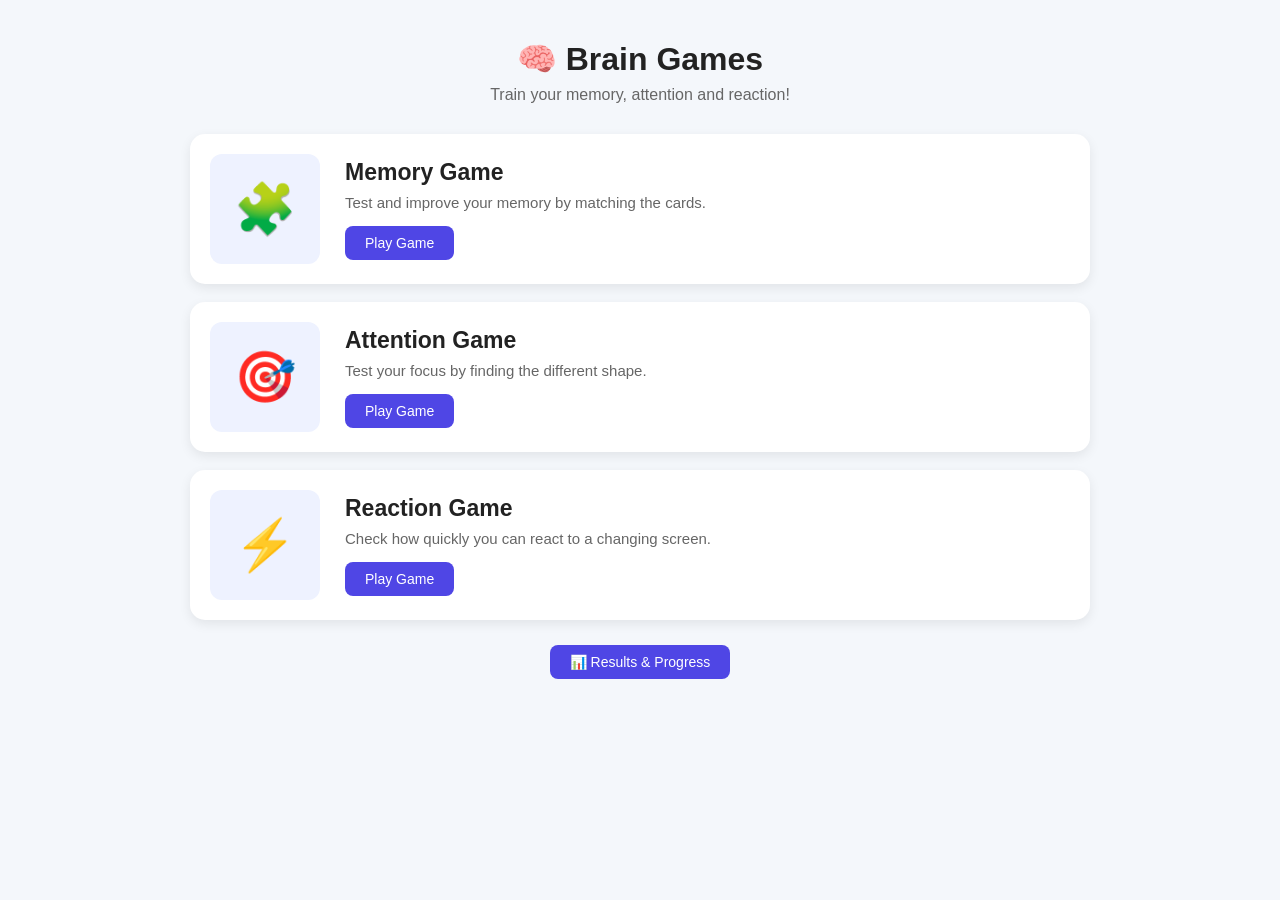
==== index.html @ 6e5af1f1 "Add files via upload" ====
<!DOCTYPE html>
<html lang="en">
<head>
    <meta charset="UTF-8">
    <meta name="viewport" content="width=device-width, initial-scale=1.0">
    <title>Brain Games</title>
    <link rel="stylesheet" href="style.css">
</head>

<body>

    <div class="container">

        <h1>🧠 Brain Games</h1>

        <p class="subtitle">
            Train your memory, attention and reaction!
        </p>

        <div class="games">

            <!-- MEMORY GAME -->
            <div class="game-card">

                <div class="game-icon">
                    🧩
                </div>

                <div class="game-info">

                    <h2>Memory Game</h2>

                    <p>
                        Test and improve your memory by matching the cards.
                    </p>

                    <a href="memory.html" class="play-btn">
                        Play Game
                    </a>

                </div>

            </div>


            <!-- ATTENTION GAME -->
            <div class="game-card">

                <div class="game-icon">
                    🎯
                </div>

                <div class="game-info">

                    <h2>Attention Game</h2>

                    <p>
                        Test your focus by finding the different shape.
                    </p>

                    <a href="attention.html" class="play-btn">
                        Play Game
                    </a>

                </div>

            </div>


            <!-- REACTION GAME -->
            <div class="game-card">

                <div class="game-icon">
                    ⚡
                </div>

                <div class="game-info">

                    <h2>Reaction Game</h2>

                    <p>
                        Check how quickly you can react to a changing screen.
                    </p>

                    <a href="reaction.html" class="play-btn">
                        Play Game
                    </a>

                </div>

            </div>

        </div>


        <!-- RESULTS & PROGRESS -->

        <div class="game-buttons">

            <a href="results.html" class="play-btn">
                📊 Results & Progress
            </a>

        </div>

    </div>

</body>
</html>
---- style.css ----
/* =========================================
   BRAIN GAMES - COMPLETE STYLE
   ========================================= */

* {
    margin: 0;
    padding: 0;
    box-sizing: border-box;
}

body {
    font-family: Arial, sans-serif;
    background: #f4f7fb;
    color: #222;
}

.container {
    width: 90%;
    max-width: 900px;
    margin: 40px auto;
}

/* =========================================
   HOME PAGE
   ========================================= */

h1 {
    text-align: center;
    font-size: 32px;
    margin-bottom: 8px;
}

.subtitle {
    text-align: center;
    color: #666;
    margin-bottom: 30px;
    font-size: 16px;
}

.games {
    display: flex;
    flex-direction: column;
    gap: 18px;
}

.game-card {
    width: 100%;
    min-height: 150px;
    background: white;
    border-radius: 15px;
    padding: 20px;
    display: flex;
    flex-direction: row;
    align-items: center;
    gap: 25px;
    box-shadow: 0 4px 12px rgba(0, 0, 0, 0.08);
}

.game-icon {
    width: 110px;
    height: 110px;
    min-width: 110px;
    border-radius: 12px;
    background: #eef2ff;
    display: flex;
    justify-content: center;
    align-items: center;
    font-size: 50px;
}

.game-info {
    flex: 1;
}

.game-info h2 {
    font-size: 23px;
    margin-bottom: 8px;
}

.game-info p {
    color: #666;
    font-size: 15px;
    margin-bottom: 15px;
}

.play-btn {
    display: inline-block;
    padding: 9px 20px;
    background: #4f46e5;
    color: white;
    text-decoration: none;
    border-radius: 8px;
    font-size: 14px;
    cursor: pointer;
}

.play-btn:hover {
    background: #3730a3;
}

/* =========================================
   COMMON GAME BUTTONS
   ========================================= */

.start-btn,
.back-btn {
    padding: 12px 28px;
    font-size: 16px;
    min-width: 130px;
    border-radius: 10px;
    cursor: pointer;
}

.start-btn {
    border: none;
    background: #4f46e5;
    color: white;
}

.start-btn:hover {
    background: #3730a3;
}

.start-btn:disabled {
    opacity: 0.6;
    cursor: not-allowed;
}

.back-btn {
    display: inline-block;
    background: #ddd;
    color: #222;
    text-decoration: none;
    text-align: center;
}

.back-btn:hover {
    background: #ccc;
}

/* =========================================
   GAME BUTTON AREA
   ========================================= */

.game-buttons {
    display: flex;
    justify-content: center;
    align-items: center;
    gap: 20px;
    margin-top: 25px;
    flex-wrap: wrap;
}

/* =========================================
   MEMORY GAME
   ========================================= */

.memory-info {
    display: flex;
    justify-content: center;
    gap: 60px;
    margin: 20px 0;
    font-size: 20px;
}

.memory-board {
    display: grid;
    grid-template-columns: repeat(4, 1fr);
    gap: 18px;
    width: 100%;
    max-width: 800px;
    margin: 25px auto;
}

.card {
    width: 100%;
    height: 150px;
    background: white;
    border: 2px solid #ddd;
    border-radius: 14px;
    cursor: pointer;
    font-size: 40px;
    font-weight: bold;
    color: #222;
    display: flex;
    justify-content: center;
    align-items: center;
    transition: transform 0.2s, background 0.2s;
}

.card:hover {
    transform: scale(1.03);
}

.card.flipped {
    background: #eef2ff;
}

.card.matched {
    background: #e8f5e9;
    border-color: #4caf50;
    cursor: default;
}

.win-message {
    display: none;
    text-align: center;
    background: white;
    padding: 25px;
    margin: 25px auto;
    max-width: 500px;
    border-radius: 15px;
    box-shadow: 0 4px 12px rgba(0, 0, 0, 0.08);
}

.win-message h2 {
    margin-bottom: 10px;
}

.win-message p {
    margin-top: 8px;
}

/* =========================================
   ATTENTION GAME
   ========================================= */

.attention-board {
    display: grid;
    grid-template-columns: repeat(4, 1fr);
    gap: 15px;
    width: 100%;
    max-width: 650px;
    margin: 25px auto;
}

.attention-shape {
    height: 100px;
    background: white;
    border: 2px solid #ddd;
    border-radius: 15px;
    font-size: 40px;
    cursor: pointer;
    transition: transform 0.15s, background 0.15s;
}

.attention-shape:hover {
    transform: scale(1.04);
    background: #f5f7ff;
}

.attention-shape:active {
    transform: scale(0.97);
}

.game-over {
    grid-column: 1 / -1;
    text-align: center;
    background: white;
    padding: 30px;
    border-radius: 15px;
    font-size: 20px;
    box-shadow: 0 4px 12px rgba(0, 0, 0, 0.08);
}

.game-over p {
    margin-top: 10px;
}

/* =========================================
   REACTION GAME
   ========================================= */

.reaction-box {
    width: 100%;
    max-width: 850px;
    height: 400px;
    margin: 30px auto;
    background: #eeeeee;
    border-radius: 25px;
    display: flex;
    justify-content: center;
    align-items: center;
    cursor: pointer;
    user-select: none;
    transition: transform 0.15s;
}

.reaction-box:hover {
    transform: scale(1.01);
}

.reaction-box span {
    font-size: 45px;
    font-weight: bold;
}

.reaction-box.ready {
    background: #4f46e5;
    color: white;
}

/* LARGE RESULT BOX */

.reaction-result {
    width: 100%;
    max-width: 700px;
    min-height: 90px;
    margin: 20px auto;
    padding: 25px;
    background: white;
    border: 2px solid #ddd;
    border-radius: 15px;
    display: flex;
    justify-content: center;
    align-items: center;
    text-align: center;
    font-size: 24px;
    font-weight: bold;
    box-shadow: 0 4px 12px rgba(0, 0, 0, 0.08);
}

/* =========================================
   RESULTS PAGE
   ========================================= */

.results {
    display: grid;
    grid-template-columns: repeat(3, 1fr);
    gap: 20px;
    margin: 30px auto;
    max-width: 850px;
}

.result-card {
    background: white;
    border-radius: 15px;
    padding: 25px 15px;
    text-align: center;
    box-shadow: 0 4px 12px rgba(0, 0, 0, 0.08);
}

.result-icon {
    font-size: 45px;
    margin-bottom: 12px;
}

.result-card h2 {
    font-size: 19px;
    margin-bottom: 10px;
}

.result-card p {
    color: #666;
    margin-bottom: 10px;
}

.result-card strong {
    font-size: 22px;
    display: block;
}

/* =========================================
   MOBILE
   ========================================= */

@media (max-width: 600px) {

    .container {
        width: 94%;
        margin: 25px auto;
    }

    h1 {
        font-size: 27px;
    }

    .subtitle {
        font-size: 14px;
        margin-bottom: 25px;
    }

    /* HOME */

    .game-card {
        min-height: 125px;
        padding: 15px;
        gap: 15px;
    }

    .game-icon {
        width: 75px;
        height: 75px;
        min-width: 75px;
        font-size: 35px;
    }

    .game-info h2 {
        font-size: 18px;
    }

    .game-info p {
        font-size: 13px;
        margin-bottom: 10px;
    }

    .play-btn {
        padding: 7px 14px;
        font-size: 13px;
    }

    /* MEMORY */

    .memory-info {
        gap: 30px;
        font-size: 18px;
    }

    .memory-board {
        grid-template-columns: repeat(2, 1fr);
        gap: 14px;
    }

    .card {
        height: 125px;
        font-size: 34px;
    }

    .win-message {
        padding: 20px;
    }

    /* ATTENTION */

    .attention-board {
        grid-template-columns: repeat(3, 1fr);
        gap: 12px;
    }

    .attention-shape {
        height: 90px;
        font-size: 32px;
    }

    /* REACTION */

    .reaction-box {
        height: 300px;
        border-radius: 20px;
    }

    .reaction-box span {
        font-size: 32px;
    }

    .reaction-result {
        min-height: 80px;
        padding: 20px;
        font-size: 19px;
    }

    /* RESULTS */
    .results {
        grid-template-columns: 1fr;
        gap: 15px;
    }

    .result-card {
        padding: 20px;
    }

    /* BUTTONS */

    .start-btn,
    .back-btn {
        padding: 10px 20px;
        font-size: 15px;
        min-width: 115px;
    }
}
/* LARGE OVERALL BRAIN SCORE */

.overall-score {
    width: 95%;
    max-width: 850px;
    min-height: 250px;
    margin: 35px auto;
    padding: 45px 30px;
    background: white;
    border-radius: 25px;
    text-align: center;
    box-shadow: 0 6px 18px rgba(0, 0, 0, 0.12);
}

.overall-score h2 {
    font-size: 36px;
    margin-bottom: 20px;
}

.overall-score strong {
    display: block;
    font-size: 80px;
    margin-bottom: 15px;
}

.overall-score p {
    color: #666;
    font-size: 20px;
}
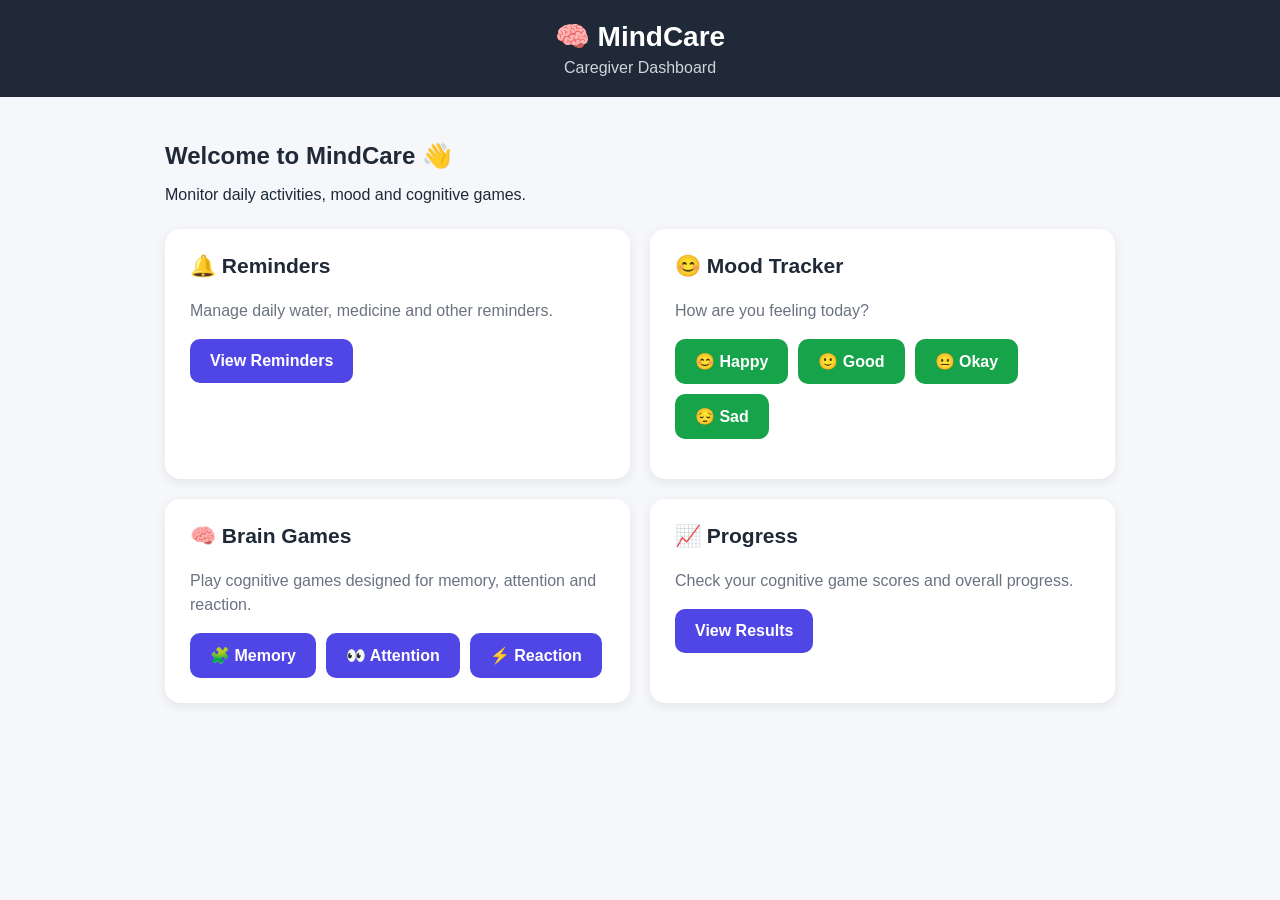
==== commit f599600e: "Add files via upload" ====
--- a/index.html
+++ b/index.html
@@ -3,107 +3,256 @@
 <head>
     <meta charset="UTF-8">
     <meta name="viewport" content="width=device-width, initial-scale=1.0">
-    <title>Brain Games</title>
-    <link rel="stylesheet" href="style.css">
+    <title>MindCare Dashboard</title>
+
+    <style>
+        * {
+            box-sizing: border-box;
+        }
+
+        body {
+            margin: 0;
+            font-family: Arial, sans-serif;
+            background: #F5F7FB;
+            color: #1F2937;
+        }
+
+        header {
+            background: #1F2937;
+            color: white;
+            padding: 20px;
+            text-align: center;
+        }
+
+        header h1 {
+            margin: 0;
+            font-size: 28px;
+        }
+
+        header p {
+            margin: 6px 0 0;
+            color: #D1D5DB;
+        }
+
+        .container {
+            max-width: 1000px;
+            margin: auto;
+            padding: 25px;
+        }
+
+        .welcome {
+            margin-bottom: 25px;
+        }
+
+        .welcome h2 {
+            margin-bottom: 5px;
+        }
+
+        .grid {
+            display: grid;
+            grid-template-columns: repeat(2, 1fr);
+            gap: 20px;
+        }
+
+        .card {
+            background: white;
+            border-radius: 15px;
+            padding: 25px;
+            box-shadow: 0 3px 12px rgba(0,0,0,0.08);
+        }
+
+        .card h3 {
+            margin-top: 0;
+            font-size: 21px;
+        }
+
+        .card p {
+            color: #6B7280;
+            line-height: 1.5;
+        }
+
+        button {
+            border: none;
+            border-radius: 10px;
+            padding: 13px 20px;
+            font-size: 16px;
+            font-weight: bold;
+            cursor: pointer;
+            background: #4F46E5;
+            color: white;
+        }
+
+        button:hover {
+            background: #4338CA;
+        }
+
+        .game-buttons {
+            display: flex;
+            flex-wrap: wrap;
+            gap: 10px;
+        }
+
+        .mood-buttons {
+            display: flex;
+            flex-wrap: wrap;
+            gap: 10px;
+        }
+
+        .mood {
+            background: #16A34A;
+        }
+
+        .mood:hover {
+            background: #15803D;
+        }
+
+        .result {
+            margin-top: 15px;
+            font-weight: bold;
+        }
+
+        @media (max-width: 700px) {
+            .grid {
+                grid-template-columns: 1fr;
+            }
+
+            .container {
+                padding: 15px;
+            }
+
+            header h1 {
+                font-size: 24px;
+            }
+        }
+    </style>
 </head>
 
 <body>
 
-    <div class="container">
-
-        <h1>🧠 Brain Games</h1>
-
-        <p class="subtitle">
-            Train your memory, attention and reaction!
-        </p>
-
-        <div class="games">
-
-            <!-- MEMORY GAME -->
-            <div class="game-card">
-
-                <div class="game-icon">
-                    🧩
-                </div>
-
-                <div class="game-info">
-
-                    <h2>Memory Game</h2>
-
-                    <p>
-                        Test and improve your memory by matching the cards.
-                    </p>
-
-                    <a href="memory.html" class="play-btn">
-                        Play Game
-                    </a>
-
-                </div>
-
+<header>
+    <h1>🧠 MindCare</h1>
+    <p>Caregiver Dashboard</p>
+</header>
+
+<div class="container">
+
+    <div class="welcome">
+        <h2>Welcome to MindCare 👋</h2>
+        <p>Monitor daily activities, mood and cognitive games.</p>
+    </div>
+
+    <div class="grid">
+
+        <!-- Reminders -->
+        <div class="card">
+            <h3>🔔 Reminders</h3>
+            <p>Manage daily water, medicine and other reminders.</p>
+
+            <button onclick="showReminder()">
+                View Reminders
+            </button>
+
+            <div id="reminderResult" class="result"></div>
+        </div>
+
+        <!-- Mood -->
+        <div class="card">
+            <h3>😊 Mood Tracker</h3>
+            <p>How are you feeling today?</p>
+
+            <div class="mood-buttons">
+                <button class="mood" onclick="saveMood('Happy')">
+                    😊 Happy
+                </button>
+
+                <button class="mood" onclick="saveMood('Good')">
+                    🙂 Good
+                </button>
+
+                <button class="mood" onclick="saveMood('Okay')">
+                    😐 Okay
+                </button>
+
+                <button class="mood" onclick="saveMood('Sad')">
+                    😔 Sad
+                </button>
             </div>
 
-
-            <!-- ATTENTION GAME -->
-            <div class="game-card">
-
-                <div class="game-icon">
-                    🎯
-                </div>
-
-                <div class="game-info">
-
-                    <h2>Attention Game</h2>
-
-                    <p>
-                        Test your focus by finding the different shape.
-                    </p>
-
-                    <a href="attention.html" class="play-btn">
-                        Play Game
-                    </a>
-
-                </div>
+            <div id="moodResult" class="result"></div>
+        </div>
+
+        <!-- Brain Games -->
+        <div class="card">
+            <h3>🧠 Brain Games</h3>
+
+            <p>
+                Play cognitive games designed for memory,
+                attention and reaction.
+            </p>
+
+            <div class="game-buttons">
+
+                <button onclick="openGame('memory.html')">
+                    🧩 Memory
+                </button>
+
+                <button onclick="openGame('attention.html')">
+                    👀 Attention
+                </button>
+
+                <button onclick="openGame('reaction.html')">
+                    ⚡ Reaction
+                </button>
 
             </div>
-
-
-            <!-- REACTION GAME -->
-            <div class="game-card">
-
-                <div class="game-icon">
-                    ⚡
-                </div>
-
-                <div class="game-info">
-
-                    <h2>Reaction Game</h2>
-
-                    <p>
-                        Check how quickly you can react to a changing screen.
-                    </p>
-
-                    <a href="reaction.html" class="play-btn">
-                        Play Game
-                    </a>
-
-                </div>
-
-            </div>
-
-        </div>
-
-
-        <!-- RESULTS & PROGRESS -->
-
-        <div class="game-buttons">
-
-            <a href="results.html" class="play-btn">
-                📊 Results & Progress
-            </a>
-
+        </div>
+
+        <!-- Progress -->
+        <div class="card">
+            <h3>📈 Progress</h3>
+
+            <p>
+                Check your cognitive game scores and overall progress.
+            </p>
+
+            <button onclick="openGame('results.html')">
+                View Results
+            </button>
         </div>
 
     </div>
+
+</div>
+
+<script>
+
+function openGame(page) {
+    window.location.href = "Games/" + page;
+}
+
+function saveMood(mood) {
+
+    localStorage.setItem(
+        "todayMood",
+        mood
+    );
+
+    document.getElementById(
+        "moodResult"
+    ).innerText =
+        "Today's mood: " + mood + " ✓";
+}
+
+function showReminder() {
+
+    document.getElementById(
+        "reminderResult"
+    ).innerHTML =
+        "💧 Drink Water — 10:00 AM<br>" +
+        "💊 Take Medicine — 02:00 PM";
+}
+
+</script>
 
 </body>
 </html>
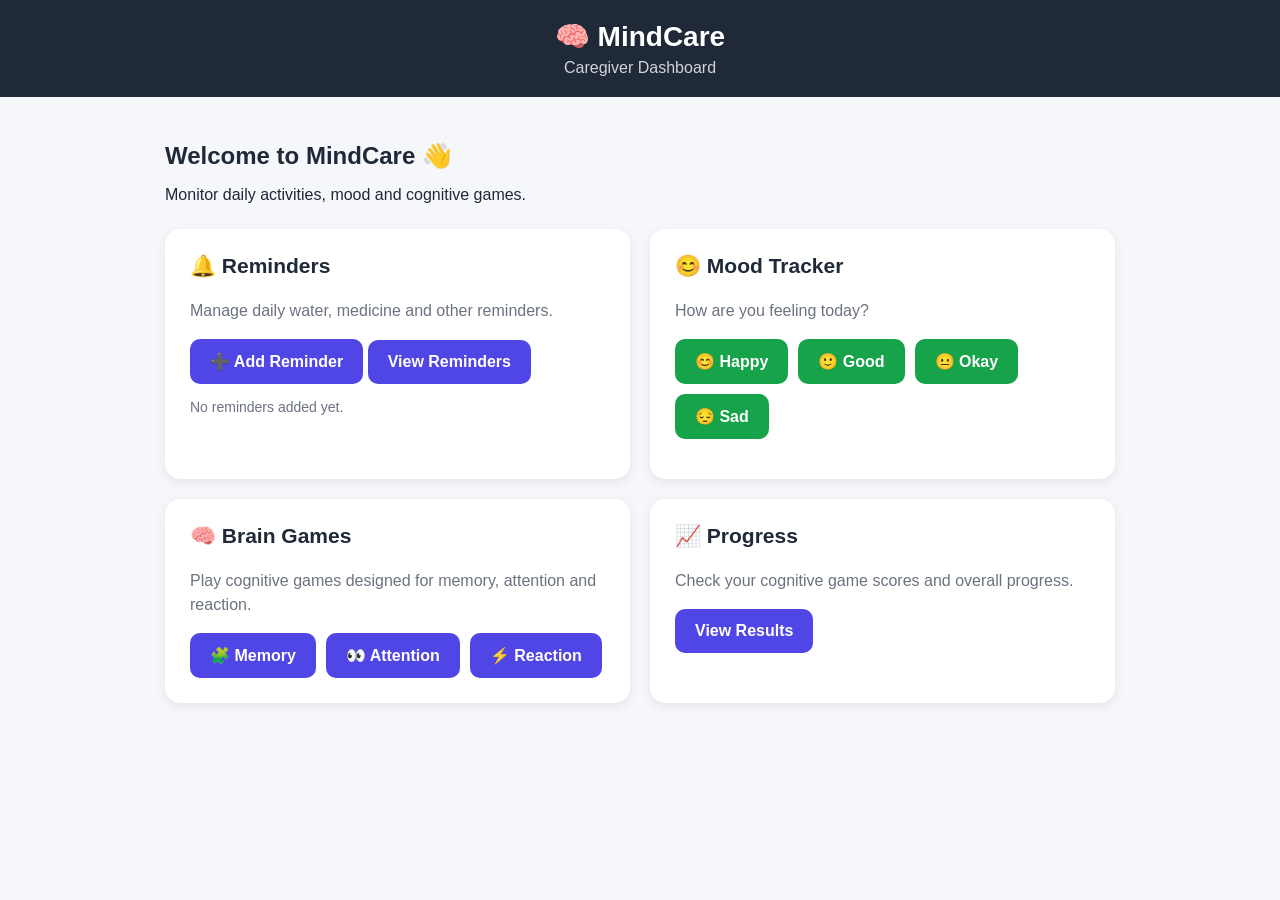
==== commit ba74b4da: "Add files via upload" ====
--- a/index.html
+++ b/index.html
@@ -86,12 +86,7 @@
             background: #4338CA;
         }
 
-        .game-buttons {
-            display: flex;
-            flex-wrap: wrap;
-            gap: 10px;
-        }
-
+        .game-buttons,
         .mood-buttons {
             display: flex;
             flex-wrap: wrap;
@@ -111,7 +106,80 @@
             font-weight: bold;
         }
 
+        /* Reminder Form */
+
+        .reminder-form {
+            margin-top: 20px;
+            padding: 18px;
+            background: #F5F7FB;
+            border-radius: 12px;
+        }
+
+        .reminder-form label {
+            display: block;
+            margin-top: 10px;
+            margin-bottom: 5px;
+            font-weight: bold;
+        }
+
+        .reminder-form input,
+        .reminder-form select {
+            width: 100%;
+            padding: 12px;
+            border: 1px solid #D1D5DB;
+            border-radius: 8px;
+            font-size: 15px;
+            background: white;
+        }
+
+        .reminder-list {
+            margin-top: 15px;
+        }
+
+        .reminder-item {
+            background: white;
+            border: 1px solid #E5E7EB;
+            border-radius: 10px;
+            padding: 12px;
+            margin-bottom: 10px;
+        }
+
+        .reminder-item strong {
+            display: block;
+            margin-bottom: 5px;
+        }
+
+        .reminder-actions {
+            margin-top: 8px;
+            display: flex;
+            gap: 8px;
+            flex-wrap: wrap;
+        }
+
+        .small-button {
+            padding: 8px 12px;
+            font-size: 13px;
+        }
+
+        .done {
+            background: #16A34A;
+        }
+
+        .delete {
+            background: #DC2626;
+        }
+
+        .delete:hover {
+            background: #B91C1C;
+        }
+
+        .empty {
+            color: #6B7280;
+            font-size: 14px;
+        }
+
         @media (max-width: 700px) {
+
             .grid {
                 grid-template-columns: 1fr;
             }
@@ -143,24 +211,81 @@
 
     <div class="grid">
 
-        <!-- Reminders -->
+        <!-- REMINDERS -->
         <div class="card">
+
             <h3>🔔 Reminders</h3>
-            <p>Manage daily water, medicine and other reminders.</p>
+
+            <p>
+                Manage daily water, medicine and other reminders.
+            </p>
+
+            <button onclick="toggleReminderForm()">
+                ➕ Add Reminder
+            </button>
 
             <button onclick="showReminder()">
                 View Reminders
             </button>
 
-            <div id="reminderResult" class="result"></div>
+            <!-- Add Reminder Form -->
+
+            <div id="reminderForm" class="reminder-form" style="display:none;">
+
+                <label for="reminderTitle">
+                    Reminder Name
+                </label>
+
+                <input
+                    type="text"
+                    id="reminderTitle"
+                    placeholder="Example: Drink Water"
+                >
+
+                <label for="reminderTime">
+                    Time
+                </label>
+
+                <input
+                    type="time"
+                    id="reminderTime"
+                >
+
+                <label for="reminderType">
+                    Type
+                </label>
+
+                <select id="reminderType">
+                    <option value="General">General</option>
+                    <option value="Water">Water</option>
+                    <option value="Medicine">Medicine</option>
+                    <option value="Meal">Meal</option>
+                    <option value="Exercise">Exercise</option>
+                    <option value="Appointment">Appointment</option>
+                </select>
+
+                <br><br>
+
+                <button onclick="addReminder()">
+                    💾 Save Reminder
+                </button>
+
+            </div>
+
+            <div id="reminderResult" class="reminder-list"></div>
+
         </div>
 
-        <!-- Mood -->
+
+        <!-- MOOD -->
         <div class="card">
+
             <h3>😊 Mood Tracker</h3>
+
             <p>How are you feeling today?</p>
 
             <div class="mood-buttons">
+
                 <button class="mood" onclick="saveMood('Happy')">
                     😊 Happy
                 </button>
@@ -176,13 +301,17 @@
                 <button class="mood" onclick="saveMood('Sad')">
                     😔 Sad
                 </button>
+
             </div>
 
             <div id="moodResult" class="result"></div>
+
         </div>
 
-        <!-- Brain Games -->
+
+        <!-- BRAIN GAMES -->
         <div class="card">
+
             <h3>🧠 Brain Games</h3>
 
             <p>
@@ -205,10 +334,13 @@
                 </button>
 
             </div>
+
         </div>
 
-        <!-- Progress -->
+
+        <!-- PROGRESS -->
         <div class="card">
+
             <h3>📈 Progress</h3>
 
             <p>
@@ -218,17 +350,30 @@
             <button onclick="openGame('results.html')">
                 View Results
             </button>
+
         </div>
 
     </div>
 
 </div>
 
+
 <script>
 
+/* =========================
+   BRAIN GAMES
+========================= */
+
 function openGame(page) {
+
     window.location.href = "Games/" + page;
-}
+
+}
+
+
+/* =========================
+   MOOD TRACKER
+========================= */
 
 function saveMood(mood) {
 
@@ -241,16 +386,322 @@
         "moodResult"
     ).innerText =
         "Today's mood: " + mood + " ✓";
-}
+
+}
+
+
+/* Load today's mood */
+
+function loadMood() {
+
+    const mood =
+        localStorage.getItem("todayMood");
+
+    if (mood) {
+
+        document.getElementById(
+            "moodResult"
+        ).innerText =
+            "Today's mood: " + mood + " ✓";
+
+    }
+
+}
+
+
+/* =========================
+   REMINDERS
+========================= */
+
+let reminders =
+    JSON.parse(
+        localStorage.getItem("mindcareReminders")
+    ) || [];
+
+
+/* Show / hide reminder form */
+
+function toggleReminderForm() {
+
+    const form =
+        document.getElementById("reminderForm");
+
+    if (form.style.display === "none") {
+
+        form.style.display = "block";
+
+    } else {
+
+        form.style.display = "none";
+
+    }
+
+}
+
+
+/* Add new reminder */
+
+function addReminder() {
+
+    const title =
+        document.getElementById(
+            "reminderTitle"
+        ).value.trim();
+
+    const time =
+        document.getElementById(
+            "reminderTime"
+        ).value;
+
+    const type =
+        document.getElementById(
+            "reminderType"
+        ).value;
+
+
+    if (!title || !time) {
+
+        alert(
+            "Please enter reminder name and time."
+        );
+
+        return;
+
+    }
+
+
+    const reminder = {
+
+        id: Date.now(),
+
+        title: title,
+
+        time: time,
+
+        type: type,
+
+        done: false
+
+    };
+
+
+    reminders.push(reminder);
+
+
+    localStorage.setItem(
+        "mindcareReminders",
+        JSON.stringify(reminders)
+    );
+
+
+    document.getElementById(
+        "reminderTitle"
+    ).value = "";
+
+    document.getElementById(
+        "reminderTime"
+    ).value = "";
+
+
+    document.getElementById(
+        "reminderForm"
+    ).style.display = "none";
+
+
+    displayReminders();
+
+}
+
+
+/* Display reminders */
+
+function displayReminders() {
+
+    const result =
+        document.getElementById(
+            "reminderResult"
+        );
+
+
+    if (reminders.length === 0) {
+
+        result.innerHTML =
+            '<div class="empty">No reminders added yet.</div>';
+
+        return;
+
+    }
+
+
+    result.innerHTML = "";
+
+
+    reminders.forEach(
+        function(reminder, index) {
+
+            const status =
+                reminder.done
+                ? "✅ Done"
+                : "⏳ Pending";
+
+
+            const item =
+                document.createElement("div");
+
+            item.className =
+                "reminder-item";
+
+
+            item.innerHTML =
+
+                "<strong>" +
+                "🔔 " +
+                reminder.title +
+                "</strong>" +
+
+                "⏰ " +
+                formatTime(reminder.time) +
+                "<br>" +
+
+                "📌 Type: " +
+                reminder.type +
+                "<br>" +
+
+                status +
+
+                '<div class="reminder-actions">' +
+
+                '<button class="small-button done" ' +
+                'onclick="toggleDone(' +
+                index +
+                ')">' +
+
+                (
+                    reminder.done
+                    ? "↩ Undo"
+                    : "✓ Done"
+                ) +
+
+                "</button>" +
+
+                '<button class="small-button delete" ' +
+                'onclick="deleteReminder(' +
+                index +
+                ')">' +
+
+                "🗑 Delete" +
+
+                "</button>" +
+
+                "</div>";
+
+
+            result.appendChild(item);
+
+        }
+    );
+
+}
+
+
+/* View reminders */
 
 function showReminder() {
 
-    document.getElementById(
-        "reminderResult"
-    ).innerHTML =
-        "💧 Drink Water — 10:00 AM<br>" +
-        "💊 Take Medicine — 02:00 PM";
-}
+    displayReminders();
+
+}
+
+
+/* Mark Done / Undo */
+
+function toggleDone(index) {
+
+    reminders[index].done =
+        !reminders[index].done;
+
+
+    localStorage.setItem(
+        "mindcareReminders",
+        JSON.stringify(reminders)
+    );
+
+
+    displayReminders();
+
+}
+
+
+/* Delete reminder */
+
+function deleteReminder(index) {
+
+    if (
+        confirm(
+            "Delete this reminder?"
+        )
+    ) {
+
+        reminders.splice(
+            index,
+            1
+        );
+
+
+        localStorage.setItem(
+            "mindcareReminders",
+            JSON.stringify(reminders)
+        );
+
+
+        displayReminders();
+
+    }
+
+}
+
+
+/* Convert time */
+
+function formatTime(time) {
+
+    const parts =
+        time.split(":");
+
+    let hour =
+        parseInt(parts[0]);
+
+    const minute =
+        parts[1];
+
+    const ampm =
+        hour >= 12
+        ? "PM"
+        : "AM";
+
+
+    hour =
+        hour % 12 || 12;
+
+
+    return (
+        hour +
+        ":" +
+        minute +
+        " " +
+        ampm
+    );
+
+}
+
+
+/* =========================
+   STARTUP
+========================= */
+
+loadMood();
+
+displayReminders();
 
 </script>
 
